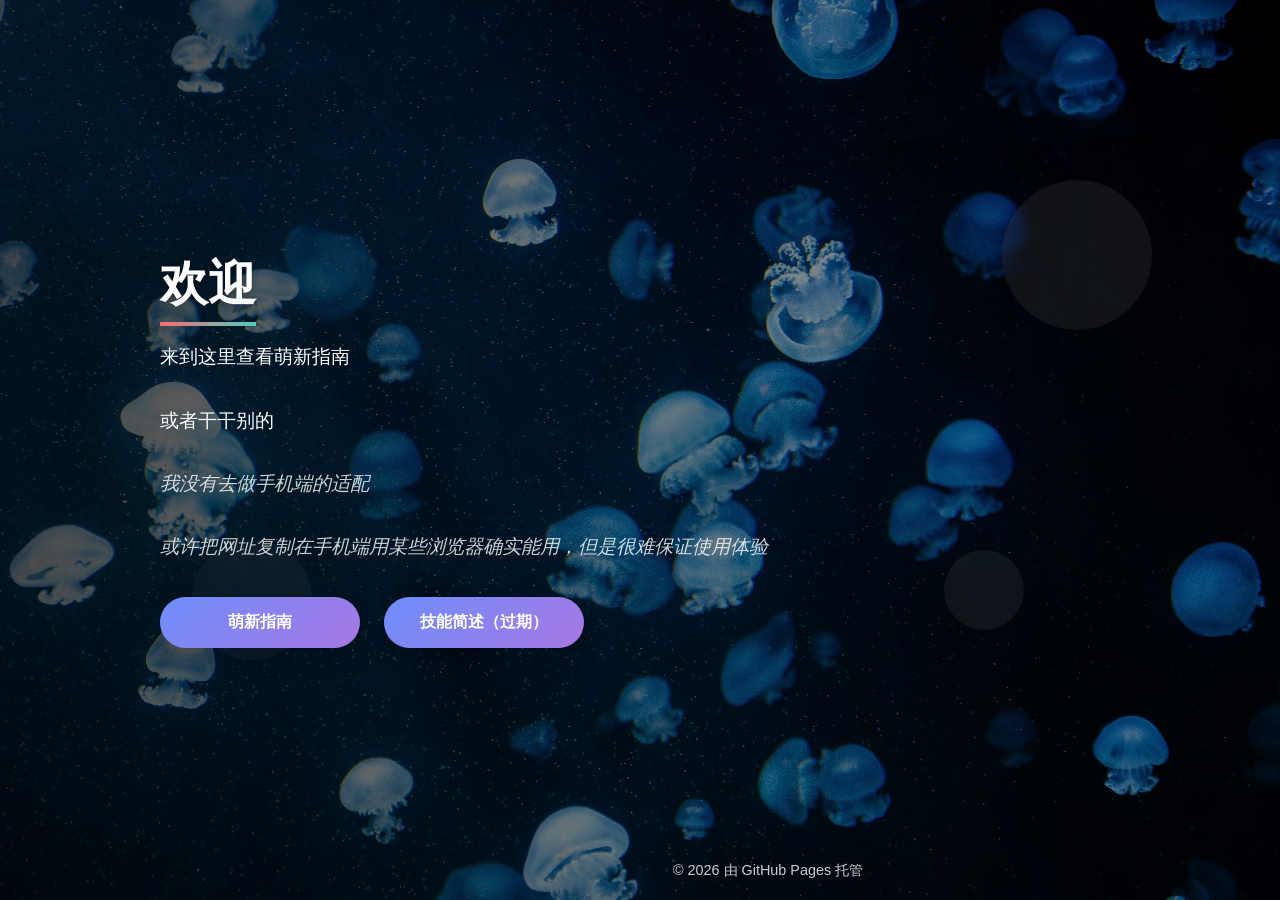
==== index.html @ 1fe3677c "迁移更新" ====
<!DOCTYPE html>
<html lang="zh-CN">
<head>
    <meta charset="UTF-8">
    <meta name="viewport" content="width=device-width, initial-scale=1.0">
    <title>sl指南主界面</title>
    <style>
        /* 基础重置与全屏背景设置 */
        * {
            margin: 0;
            padding: 0;
            box-sizing: border-box;
            font-family: 'Segoe UI', 'PingFang SC', 'Microsoft YaHei', sans-serif;
        }
        
        body {
            height: 100vh;
            display: flex;
            flex-direction: column;
            justify-content: center;
            align-items: flex-start; /* 改为左对齐 */
            background: url('photo/index-jellyfish.webp') center/cover no-repeat;
            color: white;
            text-align: left; /* 文字左对齐 */
            position: relative;
            padding: 0 10%;
            overflow-x: hidden;
        }

        /* 半透明渐变遮罩增强可读性 */
        body::after {
            content: '';
            position: absolute;
            top: 0;
            left: 0;
            width: 100%;
            height: 100%;
            background: linear-gradient(90deg, rgba(0,0,0,0.7) 0%, rgba(0,0,0,0.3) 100%);
            z-index: -1;
        }

        /* 主内容容器 */
        .container {
            max-width: 800px;
            padding: 2rem;
            animation: slideIn 1s cubic-bezier(0.22, 1, 0.36, 1) forwards;
            opacity: 0;
            transform: translateX(-50px);
        }

        h1 {
            font-size: 3rem;
            margin-bottom: 1.5rem;
            text-shadow: 0 4px 8px rgba(0,0,0,0.3);
            position: relative;
            display: inline-block;
        }

        h1::after {
            content: '';
            position: absolute;
            bottom: -10px;
            left: 0;
            width: 100%;
            height: 4px;
            background: linear-gradient(90deg, #ff6b6b, #4ecdc4);
            transform-origin: left;
            animation: underlineGrow 1.2s 0.5s cubic-bezier(0.19, 1, 0.22, 1) forwards;
            transform: scaleX(0);
        }

        p {
            font-size: 1.2rem;
            margin-bottom: 1.8rem;
            line-height: 1.8;
            opacity: 0;
            animation: fadeInUp 0.8s 0.3s forwards;
        }

        p:nth-child(2) { animation-delay: 0.4s; }
        p:nth-child(3) { animation-delay: 0.5s; }
        p:nth-child(4) { animation-delay: 0.6s; }
        p:nth-child(5) { animation-delay: 0.7s; }

        /* 按钮容器 */
        .buttons {
            display: flex;
            gap: 1.5rem;
            flex-wrap: wrap;
            justify-content: flex-start; /* 按钮左对齐 */
            margin-top: 2rem;
        }

        /* 按钮样式 */
        .btn {
            display: inline-block;
            padding: 15px 35px;
            background: linear-gradient(135deg, #6e8efb, #a777e3);
            color: white;
            text-decoration: none;
            border: none;
            border-radius: 50px;
            font-weight: bold;
            transition: all 0.4s cubic-bezier(0.175, 0.885, 0.32, 1.275);
            cursor: pointer;
            min-width: 200px;
            text-align: center;
            box-shadow: 0 8px 20px rgba(0,0,0,0.2);
            position: relative;
            overflow: hidden;
            opacity: 0;
            animation: fadeInUp 0.8s 0.8s forwards;
        }

        .btn::before {
            content: '';
            position: absolute;
            top: 0;
            left: -100%;
            width: 100%;
            height: 100%;
            background: linear-gradient(90deg, transparent, rgba(255,255,255,0.2), transparent);
            transition: 0.6s;
        }

        .btn:hover {
            transform: translateY(-5px);
            box-shadow: 0 12px 25px rgba(0,0,0,0.3);
        }

        .btn:hover::before {
            left: 100%;
        }

        /* 页脚样式 */
        footer {
            position: absolute;
            bottom: 20px;
            font-size: 0.9rem;
            opacity: 0.8;
            width: 100%;
            text-align: center;
            animation: fadeIn 1s 1.2s forwards;
            opacity: 0;
        }

        /* 动画效果 */
        @keyframes slideIn {
            to {
                opacity: 1;
                transform: translateX(0);
            }
        }

        @keyframes fadeInUp {
            from {
                opacity: 0;
                transform: translateY(20px);
            }
            to {
                opacity: 1;
                transform: translateY(0);
            }
        }

        @keyframes underlineGrow {
            to {
                transform: scaleX(1);
            }
        }

        @keyframes fadeIn {
            to {
                opacity: 0.8;
            }
        }

        /* 浮动装饰元素 */
        .floating-element {
            position: absolute;
            border-radius: 50%;
            background: rgba(255,255,255,0.1);
            backdrop-filter: blur(5px);
            animation: float 6s ease-in-out infinite;
            z-index: -1;
        }

        .floating-element:nth-child(1) {
            width: 150px;
            height: 150px;
            top: 20%;
            right: 10%;
            animation-delay: 0s;
        }

        .floating-element:nth-child(2) {
            width: 80px;
            height: 80px;
            bottom: 30%;
            right: 20%;
            animation-delay: 1s;
        }

        .floating-element:nth-child(3) {
            width: 120px;
            height: 120px;
            top: 60%;
            left: 15%;
            animation-delay: 2s;
        }

        @keyframes float {
            0%, 100% {
                transform: translateY(0) rotate(0deg);
            }
            50% {
                transform: translateY(-20px) rotate(5deg);
            }
        }

        /* 移动端适配 */
        @media (max-width: 768px) {
            body {
                padding: 0 5%;
                align-items: center;
                text-align: center;
            }
            
            h1 {
                font-size: 2.2rem;
            }
            
            .container {
                padding: 1.5rem;
            }
            
            .buttons {
                justify-content: center;
            }
            
            .btn {
                min-width: 160px;
                padding: 12px 25px;
            }
            
            h1::after {
                left: 50%;
                transform: translateX(-50%) scaleX(0);
                animation-name: underlineGrowCenter;
            }
            
            @keyframes underlineGrowCenter {
                to {
                    transform: translateX(-50%) scaleX(1);
                }
            }
        }
    </style>
</head>
<body>
    <!-- 浮动装饰元素 -->
    <div class="floating-element"></div>
    <div class="floating-element"></div>
    <div class="floating-element"></div>
    
    <div class="container">
        <h1>欢迎</h1>
        <p>来到这里查看萌新指南</p>
        <p>或者干干别的</p>
        
        <p style="color: rgba(255, 255, 255, 0.8); font-style: italic;">我没有去做手机端的适配</p>
        <p style="color: rgba(255, 255, 255, 0.8); font-style: italic;">或许把网址复制在手机端用某些浏览器确实能用，但是很难保证使用体验</p>

        <div class="buttons">
            <a href="guide.html" class="btn">萌新指南</a>
            <a href="skills.html" class="btn">技能简述（过期）</a>
        </div>
    </div>

    <footer>
        © <span id="year"></span> 由 GitHub Pages 托管
    </footer>

    <script>
        // 自动更新年份
        document.getElementById('year').textContent = new Date().getFullYear();
    </script>
</body>
</html>
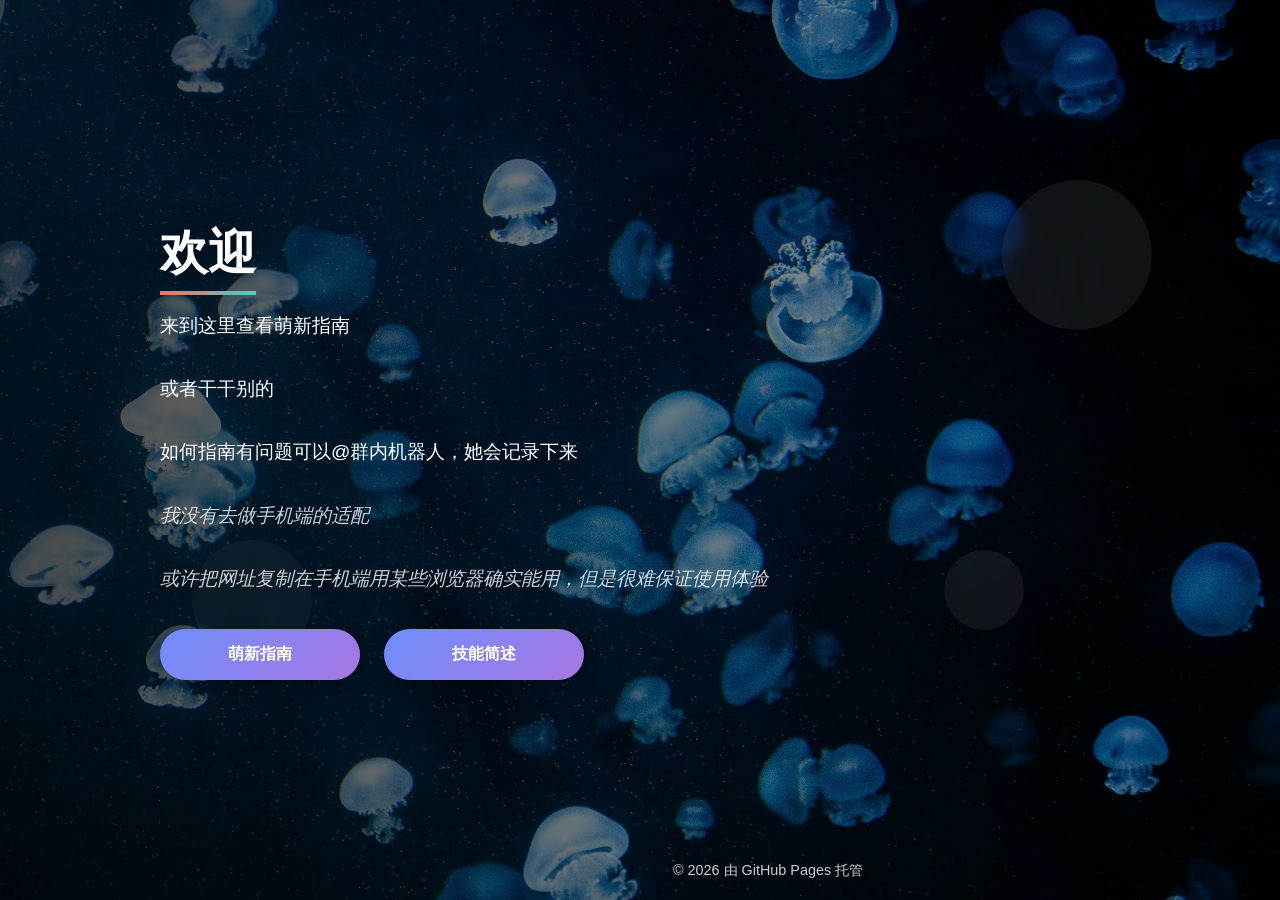
==== commit 96103d30: "Initial commit: Guide site for Cloudflare Pages" ====
--- a/index.html
+++ b/index.html
@@ -1,289 +1,290 @@
-<!DOCTYPE html>
-<html lang="zh-CN">
-<head>
-    <meta charset="UTF-8">
-    <meta name="viewport" content="width=device-width, initial-scale=1.0">
-    <title>sl指南主界面</title>
-    <style>
-        /* 基础重置与全屏背景设置 */
-        * {
-            margin: 0;
-            padding: 0;
-            box-sizing: border-box;
-            font-family: 'Segoe UI', 'PingFang SC', 'Microsoft YaHei', sans-serif;
-        }
-        
-        body {
-            height: 100vh;
-            display: flex;
-            flex-direction: column;
-            justify-content: center;
-            align-items: flex-start; /* 改为左对齐 */
+<!DOCTYPE html>
+<html lang="zh-CN">
+<head>
+    <meta charset="UTF-8">
+    <meta name="viewport" content="width=device-width, initial-scale=1.0">
+    <title>sl指南主界面</title>
+    <style>
+        /* 基础重置与全屏背景设置 */
+        * {
+            margin: 0;
+            padding: 0;
+            box-sizing: border-box;
+            font-family: 'Segoe UI', 'PingFang SC', 'Microsoft YaHei', sans-serif;
+        }
+        
+        body {
+            height: 100vh;
+            display: flex;
+            flex-direction: column;
+            justify-content: center;
+            align-items: flex-start; /* 改为左对齐 */
             background: url('photo/index-jellyfish.webp') center/cover no-repeat;
-            color: white;
-            text-align: left; /* 文字左对齐 */
-            position: relative;
-            padding: 0 10%;
-            overflow-x: hidden;
-        }
-
-        /* 半透明渐变遮罩增强可读性 */
-        body::after {
-            content: '';
-            position: absolute;
-            top: 0;
-            left: 0;
-            width: 100%;
-            height: 100%;
-            background: linear-gradient(90deg, rgba(0,0,0,0.7) 0%, rgba(0,0,0,0.3) 100%);
-            z-index: -1;
-        }
-
-        /* 主内容容器 */
-        .container {
-            max-width: 800px;
-            padding: 2rem;
-            animation: slideIn 1s cubic-bezier(0.22, 1, 0.36, 1) forwards;
-            opacity: 0;
-            transform: translateX(-50px);
-        }
-
-        h1 {
-            font-size: 3rem;
-            margin-bottom: 1.5rem;
-            text-shadow: 0 4px 8px rgba(0,0,0,0.3);
-            position: relative;
-            display: inline-block;
-        }
-
-        h1::after {
-            content: '';
-            position: absolute;
-            bottom: -10px;
-            left: 0;
-            width: 100%;
-            height: 4px;
-            background: linear-gradient(90deg, #ff6b6b, #4ecdc4);
-            transform-origin: left;
-            animation: underlineGrow 1.2s 0.5s cubic-bezier(0.19, 1, 0.22, 1) forwards;
-            transform: scaleX(0);
-        }
-
-        p {
-            font-size: 1.2rem;
-            margin-bottom: 1.8rem;
-            line-height: 1.8;
-            opacity: 0;
-            animation: fadeInUp 0.8s 0.3s forwards;
-        }
-
-        p:nth-child(2) { animation-delay: 0.4s; }
-        p:nth-child(3) { animation-delay: 0.5s; }
-        p:nth-child(4) { animation-delay: 0.6s; }
-        p:nth-child(5) { animation-delay: 0.7s; }
-
-        /* 按钮容器 */
-        .buttons {
-            display: flex;
-            gap: 1.5rem;
-            flex-wrap: wrap;
-            justify-content: flex-start; /* 按钮左对齐 */
-            margin-top: 2rem;
-        }
-
-        /* 按钮样式 */
-        .btn {
-            display: inline-block;
-            padding: 15px 35px;
-            background: linear-gradient(135deg, #6e8efb, #a777e3);
-            color: white;
-            text-decoration: none;
-            border: none;
-            border-radius: 50px;
-            font-weight: bold;
-            transition: all 0.4s cubic-bezier(0.175, 0.885, 0.32, 1.275);
-            cursor: pointer;
-            min-width: 200px;
-            text-align: center;
-            box-shadow: 0 8px 20px rgba(0,0,0,0.2);
-            position: relative;
-            overflow: hidden;
-            opacity: 0;
-            animation: fadeInUp 0.8s 0.8s forwards;
-        }
-
-        .btn::before {
-            content: '';
-            position: absolute;
-            top: 0;
-            left: -100%;
-            width: 100%;
-            height: 100%;
-            background: linear-gradient(90deg, transparent, rgba(255,255,255,0.2), transparent);
-            transition: 0.6s;
-        }
-
-        .btn:hover {
-            transform: translateY(-5px);
-            box-shadow: 0 12px 25px rgba(0,0,0,0.3);
-        }
-
-        .btn:hover::before {
-            left: 100%;
-        }
-
-        /* 页脚样式 */
-        footer {
-            position: absolute;
-            bottom: 20px;
-            font-size: 0.9rem;
-            opacity: 0.8;
-            width: 100%;
-            text-align: center;
-            animation: fadeIn 1s 1.2s forwards;
-            opacity: 0;
-        }
-
-        /* 动画效果 */
-        @keyframes slideIn {
-            to {
-                opacity: 1;
-                transform: translateX(0);
-            }
-        }
-
-        @keyframes fadeInUp {
-            from {
-                opacity: 0;
-                transform: translateY(20px);
-            }
-            to {
-                opacity: 1;
-                transform: translateY(0);
-            }
-        }
-
-        @keyframes underlineGrow {
-            to {
-                transform: scaleX(1);
-            }
-        }
-
-        @keyframes fadeIn {
-            to {
-                opacity: 0.8;
-            }
-        }
-
-        /* 浮动装饰元素 */
-        .floating-element {
-            position: absolute;
-            border-radius: 50%;
-            background: rgba(255,255,255,0.1);
-            backdrop-filter: blur(5px);
-            animation: float 6s ease-in-out infinite;
-            z-index: -1;
-        }
-
-        .floating-element:nth-child(1) {
-            width: 150px;
-            height: 150px;
-            top: 20%;
-            right: 10%;
-            animation-delay: 0s;
-        }
-
-        .floating-element:nth-child(2) {
-            width: 80px;
-            height: 80px;
-            bottom: 30%;
-            right: 20%;
-            animation-delay: 1s;
-        }
-
-        .floating-element:nth-child(3) {
-            width: 120px;
-            height: 120px;
-            top: 60%;
-            left: 15%;
-            animation-delay: 2s;
-        }
-
-        @keyframes float {
-            0%, 100% {
-                transform: translateY(0) rotate(0deg);
-            }
-            50% {
-                transform: translateY(-20px) rotate(5deg);
-            }
-        }
-
-        /* 移动端适配 */
-        @media (max-width: 768px) {
-            body {
-                padding: 0 5%;
-                align-items: center;
-                text-align: center;
-            }
-            
-            h1 {
-                font-size: 2.2rem;
-            }
-            
-            .container {
-                padding: 1.5rem;
-            }
-            
-            .buttons {
-                justify-content: center;
-            }
-            
-            .btn {
-                min-width: 160px;
-                padding: 12px 25px;
-            }
-            
-            h1::after {
-                left: 50%;
-                transform: translateX(-50%) scaleX(0);
-                animation-name: underlineGrowCenter;
-            }
-            
-            @keyframes underlineGrowCenter {
-                to {
-                    transform: translateX(-50%) scaleX(1);
-                }
-            }
-        }
-    </style>
-</head>
-<body>
-    <!-- 浮动装饰元素 -->
-    <div class="floating-element"></div>
-    <div class="floating-element"></div>
-    <div class="floating-element"></div>
-    
-    <div class="container">
-        <h1>欢迎</h1>
-        <p>来到这里查看萌新指南</p>
-        <p>或者干干别的</p>
-        
-        <p style="color: rgba(255, 255, 255, 0.8); font-style: italic;">我没有去做手机端的适配</p>
-        <p style="color: rgba(255, 255, 255, 0.8); font-style: italic;">或许把网址复制在手机端用某些浏览器确实能用，但是很难保证使用体验</p>
-
-        <div class="buttons">
+            color: white;
+            text-align: left; /* 文字左对齐 */
+            position: relative;
+            padding: 0 10%;
+            overflow-x: hidden;
+        }
+
+        /* 半透明渐变遮罩增强可读性 */
+        body::after {
+            content: '';
+            position: absolute;
+            top: 0;
+            left: 0;
+            width: 100%;
+            height: 100%;
+            background: linear-gradient(90deg, rgba(0,0,0,0.7) 0%, rgba(0,0,0,0.3) 100%);
+            z-index: -1;
+        }
+
+        /* 主内容容器 */
+        .container {
+            max-width: 800px;
+            padding: 2rem;
+            animation: slideIn 1s cubic-bezier(0.22, 1, 0.36, 1) forwards;
+            opacity: 0;
+            transform: translateX(-50px);
+        }
+
+        h1 {
+            font-size: 3rem;
+            margin-bottom: 1.5rem;
+            text-shadow: 0 4px 8px rgba(0,0,0,0.3);
+            position: relative;
+            display: inline-block;
+        }
+
+        h1::after {
+            content: '';
+            position: absolute;
+            bottom: -10px;
+            left: 0;
+            width: 100%;
+            height: 4px;
+            background: linear-gradient(90deg, #ff6b6b, #4ecdc4);
+            transform-origin: left;
+            animation: underlineGrow 1.2s 0.5s cubic-bezier(0.19, 1, 0.22, 1) forwards;
+            transform: scaleX(0);
+        }
+
+        p {
+            font-size: 1.2rem;
+            margin-bottom: 1.8rem;
+            line-height: 1.8;
+            opacity: 0;
+            animation: fadeInUp 0.8s 0.3s forwards;
+        }
+
+        p:nth-child(2) { animation-delay: 0.4s; }
+        p:nth-child(3) { animation-delay: 0.5s; }
+        p:nth-child(4) { animation-delay: 0.6s; }
+        p:nth-child(5) { animation-delay: 0.7s; }
+
+        /* 按钮容器 */
+        .buttons {
+            display: flex;
+            gap: 1.5rem;
+            flex-wrap: wrap;
+            justify-content: flex-start; /* 按钮左对齐 */
+            margin-top: 2rem;
+        }
+
+        /* 按钮样式 */
+        .btn {
+            display: inline-block;
+            padding: 15px 35px;
+            background: linear-gradient(135deg, #6e8efb, #a777e3);
+            color: white;
+            text-decoration: none;
+            border: none;
+            border-radius: 50px;
+            font-weight: bold;
+            transition: all 0.4s cubic-bezier(0.175, 0.885, 0.32, 1.275);
+            cursor: pointer;
+            min-width: 200px;
+            text-align: center;
+            box-shadow: 0 8px 20px rgba(0,0,0,0.2);
+            position: relative;
+            overflow: hidden;
+            opacity: 0;
+            animation: fadeInUp 0.8s 0.8s forwards;
+        }
+
+        .btn::before {
+            content: '';
+            position: absolute;
+            top: 0;
+            left: -100%;
+            width: 100%;
+            height: 100%;
+            background: linear-gradient(90deg, transparent, rgba(255,255,255,0.2), transparent);
+            transition: 0.6s;
+        }
+
+        .btn:hover {
+            transform: translateY(-5px);
+            box-shadow: 0 12px 25px rgba(0,0,0,0.3);
+        }
+
+        .btn:hover::before {
+            left: 100%;
+        }
+
+        /* 页脚样式 */
+        footer {
+            position: absolute;
+            bottom: 20px;
+            font-size: 0.9rem;
+            opacity: 0.8;
+            width: 100%;
+            text-align: center;
+            animation: fadeIn 1s 1.2s forwards;
+            opacity: 0;
+        }
+
+        /* 动画效果 */
+        @keyframes slideIn {
+            to {
+                opacity: 1;
+                transform: translateX(0);
+            }
+        }
+
+        @keyframes fadeInUp {
+            from {
+                opacity: 0;
+                transform: translateY(20px);
+            }
+            to {
+                opacity: 1;
+                transform: translateY(0);
+            }
+        }
+
+        @keyframes underlineGrow {
+            to {
+                transform: scaleX(1);
+            }
+        }
+
+        @keyframes fadeIn {
+            to {
+                opacity: 0.8;
+            }
+        }
+
+        /* 浮动装饰元素 */
+        .floating-element {
+            position: absolute;
+            border-radius: 50%;
+            background: rgba(255,255,255,0.1);
+            backdrop-filter: blur(5px);
+            animation: float 6s ease-in-out infinite;
+            z-index: -1;
+        }
+
+        .floating-element:nth-child(1) {
+            width: 150px;
+            height: 150px;
+            top: 20%;
+            right: 10%;
+            animation-delay: 0s;
+        }
+
+        .floating-element:nth-child(2) {
+            width: 80px;
+            height: 80px;
+            bottom: 30%;
+            right: 20%;
+            animation-delay: 1s;
+        }
+
+        .floating-element:nth-child(3) {
+            width: 120px;
+            height: 120px;
+            top: 60%;
+            left: 15%;
+            animation-delay: 2s;
+        }
+
+        @keyframes float {
+            0%, 100% {
+                transform: translateY(0) rotate(0deg);
+            }
+            50% {
+                transform: translateY(-20px) rotate(5deg);
+            }
+        }
+
+        /* 移动端适配 */
+        @media (max-width: 768px) {
+            body {
+                padding: 0 5%;
+                align-items: center;
+                text-align: center;
+            }
+            
+            h1 {
+                font-size: 2.2rem;
+            }
+            
+            .container {
+                padding: 1.5rem;
+            }
+            
+            .buttons {
+                justify-content: center;
+            }
+            
+            .btn {
+                min-width: 160px;
+                padding: 12px 25px;
+            }
+            
+            h1::after {
+                left: 50%;
+                transform: translateX(-50%) scaleX(0);
+                animation-name: underlineGrowCenter;
+            }
+            
+            @keyframes underlineGrowCenter {
+                to {
+                    transform: translateX(-50%) scaleX(1);
+                }
+            }
+        }
+    </style>
+</head>
+<body>
+    <!-- 浮动装饰元素 -->
+    <div class="floating-element"></div>
+    <div class="floating-element"></div>
+    <div class="floating-element"></div>
+    
+    <div class="container">
+        <h1>欢迎</h1>
+        <p>来到这里查看萌新指南</p>
+        <p>或者干干别的</p>
+        <p>如何指南有问题可以@群内机器人，她会记录下来</p>
+        
+        <p style="color: rgba(255, 255, 255, 0.8); font-style: italic;">我没有去做手机端的适配</p>
+        <p style="color: rgba(255, 255, 255, 0.8); font-style: italic;">或许把网址复制在手机端用某些浏览器确实能用，但是很难保证使用体验</p>
+
+        <div class="buttons">
             <a href="guide.html" class="btn">萌新指南</a>
-            <a href="skills.html" class="btn">技能简述（过期）</a>
-        </div>
-    </div>
-
-    <footer>
-        © <span id="year"></span> 由 GitHub Pages 托管
-    </footer>
-
-    <script>
-        // 自动更新年份
-        document.getElementById('year').textContent = new Date().getFullYear();
-    </script>
-</body>
+            <a href="skills.html" class="btn">技能简述</a>
+        </div>
+    </div>
+
+    <footer>
+        © <span id="year"></span> 由 GitHub Pages 托管
+    </footer>
+
+    <script>
+        // 自动更新年份
+        document.getElementById('year').textContent = new Date().getFullYear();
+    </script>
+</body>
 </html>
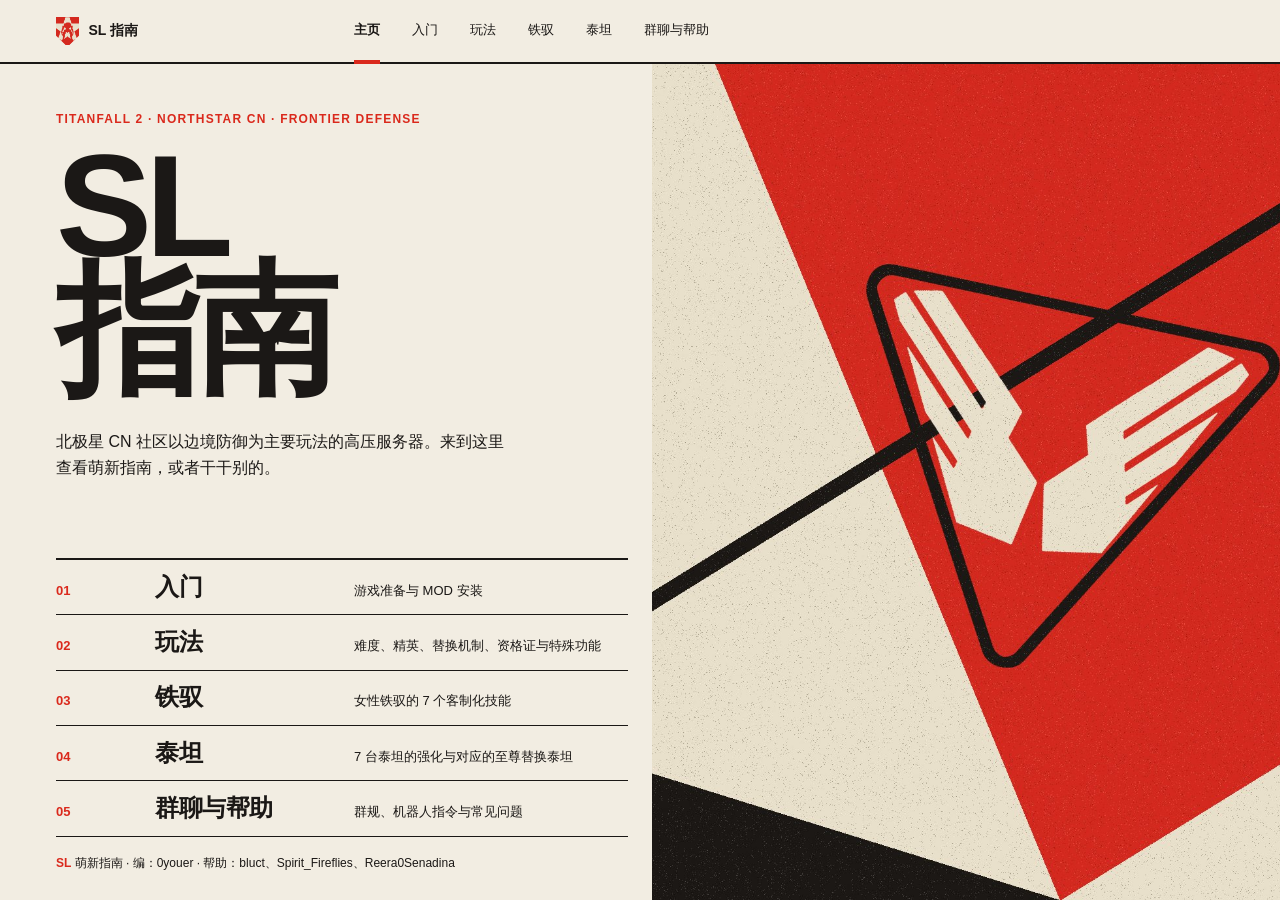
==== commit f6822d13: "更新了网页风格" ====
--- a/index.html
+++ b/index.html
@@ -1,290 +1,34 @@
-<!DOCTYPE html>
-<html lang="zh-CN">
-<head>
-    <meta charset="UTF-8">
-    <meta name="viewport" content="width=device-width, initial-scale=1.0">
-    <title>sl指南主界面</title>
-    <style>
-        /* 基础重置与全屏背景设置 */
-        * {
-            margin: 0;
-            padding: 0;
-            box-sizing: border-box;
-            font-family: 'Segoe UI', 'PingFang SC', 'Microsoft YaHei', sans-serif;
-        }
-        
-        body {
-            height: 100vh;
-            display: flex;
-            flex-direction: column;
-            justify-content: center;
-            align-items: flex-start; /* 改为左对齐 */
-            background: url('photo/index-jellyfish.webp') center/cover no-repeat;
-            color: white;
-            text-align: left; /* 文字左对齐 */
-            position: relative;
-            padding: 0 10%;
-            overflow-x: hidden;
-        }
-
-        /* 半透明渐变遮罩增强可读性 */
-        body::after {
-            content: '';
-            position: absolute;
-            top: 0;
-            left: 0;
-            width: 100%;
-            height: 100%;
-            background: linear-gradient(90deg, rgba(0,0,0,0.7) 0%, rgba(0,0,0,0.3) 100%);
-            z-index: -1;
-        }
-
-        /* 主内容容器 */
-        .container {
-            max-width: 800px;
-            padding: 2rem;
-            animation: slideIn 1s cubic-bezier(0.22, 1, 0.36, 1) forwards;
-            opacity: 0;
-            transform: translateX(-50px);
-        }
-
-        h1 {
-            font-size: 3rem;
-            margin-bottom: 1.5rem;
-            text-shadow: 0 4px 8px rgba(0,0,0,0.3);
-            position: relative;
-            display: inline-block;
-        }
-
-        h1::after {
-            content: '';
-            position: absolute;
-            bottom: -10px;
-            left: 0;
-            width: 100%;
-            height: 4px;
-            background: linear-gradient(90deg, #ff6b6b, #4ecdc4);
-            transform-origin: left;
-            animation: underlineGrow 1.2s 0.5s cubic-bezier(0.19, 1, 0.22, 1) forwards;
-            transform: scaleX(0);
-        }
-
-        p {
-            font-size: 1.2rem;
-            margin-bottom: 1.8rem;
-            line-height: 1.8;
-            opacity: 0;
-            animation: fadeInUp 0.8s 0.3s forwards;
-        }
-
-        p:nth-child(2) { animation-delay: 0.4s; }
-        p:nth-child(3) { animation-delay: 0.5s; }
-        p:nth-child(4) { animation-delay: 0.6s; }
-        p:nth-child(5) { animation-delay: 0.7s; }
-
-        /* 按钮容器 */
-        .buttons {
-            display: flex;
-            gap: 1.5rem;
-            flex-wrap: wrap;
-            justify-content: flex-start; /* 按钮左对齐 */
-            margin-top: 2rem;
-        }
-
-        /* 按钮样式 */
-        .btn {
-            display: inline-block;
-            padding: 15px 35px;
-            background: linear-gradient(135deg, #6e8efb, #a777e3);
-            color: white;
-            text-decoration: none;
-            border: none;
-            border-radius: 50px;
-            font-weight: bold;
-            transition: all 0.4s cubic-bezier(0.175, 0.885, 0.32, 1.275);
-            cursor: pointer;
-            min-width: 200px;
-            text-align: center;
-            box-shadow: 0 8px 20px rgba(0,0,0,0.2);
-            position: relative;
-            overflow: hidden;
-            opacity: 0;
-            animation: fadeInUp 0.8s 0.8s forwards;
-        }
-
-        .btn::before {
-            content: '';
-            position: absolute;
-            top: 0;
-            left: -100%;
-            width: 100%;
-            height: 100%;
-            background: linear-gradient(90deg, transparent, rgba(255,255,255,0.2), transparent);
-            transition: 0.6s;
-        }
-
-        .btn:hover {
-            transform: translateY(-5px);
-            box-shadow: 0 12px 25px rgba(0,0,0,0.3);
-        }
-
-        .btn:hover::before {
-            left: 100%;
-        }
-
-        /* 页脚样式 */
-        footer {
-            position: absolute;
-            bottom: 20px;
-            font-size: 0.9rem;
-            opacity: 0.8;
-            width: 100%;
-            text-align: center;
-            animation: fadeIn 1s 1.2s forwards;
-            opacity: 0;
-        }
-
-        /* 动画效果 */
-        @keyframes slideIn {
-            to {
-                opacity: 1;
-                transform: translateX(0);
-            }
-        }
-
-        @keyframes fadeInUp {
-            from {
-                opacity: 0;
-                transform: translateY(20px);
-            }
-            to {
-                opacity: 1;
-                transform: translateY(0);
-            }
-        }
-
-        @keyframes underlineGrow {
-            to {
-                transform: scaleX(1);
-            }
-        }
-
-        @keyframes fadeIn {
-            to {
-                opacity: 0.8;
-            }
-        }
-
-        /* 浮动装饰元素 */
-        .floating-element {
-            position: absolute;
-            border-radius: 50%;
-            background: rgba(255,255,255,0.1);
-            backdrop-filter: blur(5px);
-            animation: float 6s ease-in-out infinite;
-            z-index: -1;
-        }
-
-        .floating-element:nth-child(1) {
-            width: 150px;
-            height: 150px;
-            top: 20%;
-            right: 10%;
-            animation-delay: 0s;
-        }
-
-        .floating-element:nth-child(2) {
-            width: 80px;
-            height: 80px;
-            bottom: 30%;
-            right: 20%;
-            animation-delay: 1s;
-        }
-
-        .floating-element:nth-child(3) {
-            width: 120px;
-            height: 120px;
-            top: 60%;
-            left: 15%;
-            animation-delay: 2s;
-        }
-
-        @keyframes float {
-            0%, 100% {
-                transform: translateY(0) rotate(0deg);
-            }
-            50% {
-                transform: translateY(-20px) rotate(5deg);
-            }
-        }
-
-        /* 移动端适配 */
-        @media (max-width: 768px) {
-            body {
-                padding: 0 5%;
-                align-items: center;
-                text-align: center;
-            }
-            
-            h1 {
-                font-size: 2.2rem;
-            }
-            
-            .container {
-                padding: 1.5rem;
-            }
-            
-            .buttons {
-                justify-content: center;
-            }
-            
-            .btn {
-                min-width: 160px;
-                padding: 12px 25px;
-            }
-            
-            h1::after {
-                left: 50%;
-                transform: translateX(-50%) scaleX(0);
-                animation-name: underlineGrowCenter;
-            }
-            
-            @keyframes underlineGrowCenter {
-                to {
-                    transform: translateX(-50%) scaleX(1);
-                }
-            }
-        }
-    </style>
-</head>
-<body>
-    <!-- 浮动装饰元素 -->
-    <div class="floating-element"></div>
-    <div class="floating-element"></div>
-    <div class="floating-element"></div>
-    
-    <div class="container">
-        <h1>欢迎</h1>
-        <p>来到这里查看萌新指南</p>
-        <p>或者干干别的</p>
-        <p>如何指南有问题可以@群内机器人，她会记录下来</p>
-        
-        <p style="color: rgba(255, 255, 255, 0.8); font-style: italic;">我没有去做手机端的适配</p>
-        <p style="color: rgba(255, 255, 255, 0.8); font-style: italic;">或许把网址复制在手机端用某些浏览器确实能用，但是很难保证使用体验</p>
-
-        <div class="buttons">
-            <a href="guide.html" class="btn">萌新指南</a>
-            <a href="skills.html" class="btn">技能简述</a>
-        </div>
-    </div>
-
-    <footer>
-        © <span id="year"></span> 由 GitHub Pages 托管
-    </footer>
-
-    <script>
-        // 自动更新年份
-        document.getElementById('year').textContent = new Date().getFullYear();
-    </script>
-</body>
-</html>
+<!DOCTYPE html>
+<html lang="zh-CN">
+<head>
+<meta charset="utf-8">
+<meta name="viewport" content="width=device-width, initial-scale=1">
+<title>SL 指南</title>
+<link rel="stylesheet" href="assets/site.css">
+<script>document.documentElement.classList.add("js")</script>
+</head>
+<body class="home-page" id="top">
+<header class="top">
+  <div class="grid">
+    <a class="brand" href="index.html"><img src="assets/img/elite.png" alt=""><span>SL 指南</span></a>
+    <ul class="nav"><li><a href="index.html" aria-current="page">主页</a></li><li><a href="guide.html">入门</a></li><li><a href="play.html">玩法</a></li><li><a href="pilots.html">铁驭</a></li><li><a href="titans.html">泰坦</a></li><li><a href="help.html">群聊与帮助</a></li></ul>
+  </div>
+</header>
+<main class="home">
+  <div class="text">
+    <div>
+      <p class="kicker">TITANFALL 2 · NORTHSTAR CN · FRONTIER DEFENSE</p>
+      <h1 class="display">SL<br>指南</h1>
+      <div class="lede">
+        <p>北极星 CN 社区以边境防御为主要玩法的高压服务器。来到这里查看萌新指南，或者干干别的。</p>
+      </div>
+    </div>
+    <nav class="portals" aria-label="快速入口"><a class="portal" href="guide.html"><span class="n">01</span><span class="t">入门</span><span class="s">游戏准备与 MOD 安装</span></a><a class="portal" href="play.html"><span class="n">02</span><span class="t">玩法</span><span class="s">难度、精英、替换机制、资格证与特殊功能</span></a><a class="portal" href="pilots.html"><span class="n">03</span><span class="t">铁驭</span><span class="s">女性铁驭的 7 个客制化技能</span></a><a class="portal" href="titans.html"><span class="n">04</span><span class="t">泰坦</span><span class="s">7 台泰坦的强化与对应的至尊替换泰坦</span></a><a class="portal" href="help.html"><span class="n">05</span><span class="t">群聊与帮助</span><span class="s">群规、机器人指令与常见问题</span></a></nav>
+    <p class="credit"><b>SL</b> 萌新指南 · 编：0youer · 帮助：bluct、Spirit_Fireflies、Reera0Senadina</p>
+  </div>
+  <div class="art" role="img" aria-label="构成主义海报"></div>
+</main>
+
+<script src="assets/site.js"></script>
+</body>
+</html>
--- a/assets/site.css
+++ b/assets/site.css
@@ -0,0 +1,326 @@
+/* SL 指南 · 瑞士国际主义风格
+   12 栏网格：所有块的左右边缘都落在栏线上。
+   常用位置：侧栏 1–2，正文 4–10，辅助 11–12；铁驭页无侧栏，技能条占 1–12。
+   只用常规 / 粗体两种字重；黑 · 米白 · 红三色平涂。 */
+
+:root {
+  --black: #1b1816;
+  --paper: #f2ede2;
+  --red: #da291c;
+  --gap: 24px;
+  --margin: 56px;
+  --top: 64px;
+  --font: "Inter", "Neue Haas Grotesk Text", "Helvetica Neue", Helvetica, Arial,
+    "PingFang SC", "Microsoft YaHei", "Noto Sans SC", sans-serif;
+}
+
+* { box-sizing: border-box; margin: 0; padding: 0; }
+
+html { scroll-behavior: smooth; scroll-padding-top: calc(var(--top) + 24px); }
+
+body {
+  background: var(--paper);
+  color: var(--black);
+  font: 400 14px/1.7 var(--font);
+  text-align: left;
+  -webkit-font-smoothing: antialiased;
+}
+
+a { color: inherit; }
+img { display: block; max-width: 100%; }
+b, strong, h1, h2, h3 { font-weight: 700; }
+ul, ol { list-style: none; }
+
+a:focus-visible { outline: 3px solid var(--red); outline-offset: 2px; }
+
+/* ---------- 网格 ---------- */
+
+.grid {
+  display: grid;
+  grid-template-columns: repeat(12, minmax(0, 1fr));
+  column-gap: var(--gap);
+  padding: 0 var(--margin);
+  max-width: 1600px;
+  margin: 0 auto;
+}
+
+.side { grid-column: 1 / 3; }
+.main { grid-column: 4 / 11; }
+.wide { grid-column: 4 / 13; }
+.aside { grid-column: 11 / 13; }
+.full { grid-column: 1 / 13; }
+.half-l { grid-column: 1 / 7; }
+.half-r { grid-column: 7 / 13; }
+
+/* ---------- 顶栏 ---------- */
+
+.top {
+  position: sticky;
+  top: 0;
+  z-index: 20;
+  height: var(--top);
+  background: var(--paper);
+  border-bottom: 2px solid var(--black);
+}
+
+.top .grid { height: 100%; align-items: stretch; }
+
+.brand {
+  grid-column: 1 / 3;
+  display: flex;
+  align-items: center;
+  gap: 10px;
+  text-decoration: none;
+  font-weight: 700;
+}
+
+.brand img { height: 28px; width: auto; }
+
+.nav { grid-column: 4 / 13; display: flex; gap: 32px; }
+.nav li { display: flex; }
+.nav a { display: flex; align-items: center; text-decoration: none; font-size: 13px; border-bottom: 4px solid transparent; margin-bottom: -2px; }
+.nav a:hover { color: var(--red); }
+.nav a[aria-current="page"] { font-weight: 700; border-bottom-color: var(--red); }
+
+/* ---------- 版头 ---------- */
+
+.hero { padding: 120px 0 96px; border-bottom: 2px solid var(--black); }
+.hero .grid { row-gap: 48px; }
+
+.kicker { font-size: 12px; font-weight: 700; letter-spacing: 0.1em; color: var(--red); }
+
+.display {
+  font-size: clamp(88px, 13vw, 208px);
+  line-height: 0.86;
+  letter-spacing: -0.045em;
+  font-weight: 700;
+  margin-top: 24px;
+}
+
+.lede { font-size: 16px; line-height: 1.6; }
+.lede p + p { margin-top: 12px; }
+
+/* ---------- 章节 ---------- */
+
+.section { padding: 96px 0; border-top: 1px solid var(--black); }
+.section:first-child { border-top: 0; }
+
+.section .grid { padding: 0; row-gap: 32px; }
+
+.num { font-size: 13px; font-weight: 700; color: var(--red); }
+
+.section h2 { font-size: 48px; line-height: 1.05; letter-spacing: -0.025em; margin-top: 8px; }
+.section h3 { font-size: 13px; letter-spacing: 0.08em; margin: 48px 0 16px; }
+
+.q { font-size: 22px; line-height: 1.4; font-weight: 700; margin-bottom: 24px; }
+
+.body > p + p { margin-top: 12px; }
+.body ul:not(.steps) li { position: relative; padding-left: 20px; }
+.body ul:not(.steps) li::before { content: ""; position: absolute; left: 0; top: 0.75em; width: 8px; height: 2px; background: var(--red); }
+.body ul li + li { margin-top: 8px; }
+.body > * + ul, .body > * + table, .body > * + .steps { margin-top: 24px; }
+
+.note { border-left: 4px solid var(--red); padding: 2px 0 2px 16px; margin: 32px 0; }
+.note b { color: var(--red); margin-right: 8px; }
+
+.path { font-family: Consolas, Menlo, monospace; font-size: 13px; background: #e6dfcf; padding: 1px 6px; word-break: break-all; }
+
+.actions { display: flex; flex-wrap: wrap; gap: 8px; margin-top: 32px; }
+
+.btn { display: inline-block; text-decoration: none; font-weight: 700; background: var(--black); color: var(--paper); padding: 12px 20px; }
+.btn:hover, .btn:focus-visible { background: var(--red); }
+.btn.ghost { background: transparent; color: var(--black); box-shadow: inset 0 0 0 2px var(--black); }
+.btn.ghost:hover { background: var(--black); color: var(--paper); }
+
+.figure { margin-top: 24px; }
+.figure img { border: 1px solid var(--black); }
+.figure figcaption { font-size: 12px; margin-top: 8px; }
+
+/* ---------- 页内索引 ---------- */
+
+.index { position: sticky; top: calc(var(--top) + 96px); align-self: start; padding-top: 96px; font-size: 13px; }
+.index li { border-top: 1px solid var(--black); }
+.index li:last-child { border-bottom: 1px solid var(--black); }
+.index a { display: flex; gap: 12px; padding: 8px 0; text-decoration: none; }
+.index a span { color: var(--red); font-weight: 700; min-width: 1.6em; }
+.index a:hover, .index a.on { font-weight: 700; }
+.index a.on { color: var(--red); }
+
+/* ---------- 步骤 ---------- */
+
+.steps { counter-reset: s; }
+.steps li { counter-increment: s; display: grid; grid-template-columns: 56px 1fr; padding: 16px 0; border-top: 1px solid var(--black); }
+.steps li:last-child { border-bottom: 1px solid var(--black); }
+.steps li::before { content: counter(s, decimal-leading-zero); font-weight: 700; color: var(--red); }
+
+/* ---------- 表格 ---------- */
+
+table { border-collapse: collapse; width: 100%; }
+th, td { text-align: left; padding: 12px 16px 12px 0; border-top: 1px solid var(--black); vertical-align: top; }
+th { font-size: 12px; letter-spacing: 0.06em; border-top: 2px solid var(--black); }
+tr:last-child td { border-bottom: 1px solid var(--black); }
+td.r { color: var(--red); font-weight: 700; }
+
+/* ---------- 首页 ---------- */
+
+/* 首页固定一屏：顶栏 + 主体正好 100vh，不出现滚动；字号随视口高度收缩 */
+.home-page { height: 100vh; overflow: hidden; }
+.home { display: grid; grid-template-columns: repeat(12, minmax(0, 1fr)); column-gap: var(--gap); padding: 0 var(--margin); max-width: 1600px; margin: 0 auto; height: calc(100vh - var(--top)); }
+.home .text { grid-column: 1 / 7; display: flex; flex-direction: column; padding: clamp(24px, 5vh, 72px) 0 clamp(16px, 3vh, 32px); min-height: 0; }
+.home .display { font-size: clamp(72px, min(13vw, 16vh), 208px); margin-top: 16px; }
+.home .lede { margin: clamp(20px, 4vh, 40px) 0 24px; max-width: 28em; }
+.home .portals { margin-top: auto; padding-top: 0; }
+.home .art { grid-column: 7 / 13; margin-right: calc(-1 * var(--margin)); background: url("img/poster_home.jpg") center / cover; }
+.credit { font-size: 12px; margin-top: 16px; }
+.credit b { color: var(--red); }
+
+.portals { border-top: 2px solid var(--black); }
+.portal { display: grid; grid-template-columns: repeat(6, minmax(0, 1fr)); column-gap: var(--gap); align-items: baseline; padding: clamp(8px, 1.4vh, 14px) 0; border-bottom: 1px solid var(--black); text-decoration: none; }
+.portal .n { grid-column: 1 / 2; font-size: 13px; font-weight: 700; color: var(--red); }
+.portal .t { grid-column: 2 / 4; font-size: 24px; font-weight: 700; letter-spacing: -0.02em; line-height: 1.2; }
+.portal .s { grid-column: 4 / 7; font-size: 13px; }
+.portal:hover .t { color: var(--red); }
+
+/* ---------- 铁驭页 ---------- */
+
+/* 无侧栏：每条技能占满 12 栏，图 1–4、名称 5–7、说明 8–12 */
+.abilities { padding-top: 96px; padding-bottom: 96px; }
+.ability { grid-column: 1 / 13; display: grid; grid-template-columns: repeat(12, minmax(0, 1fr)); column-gap: var(--gap); padding: 32px 0; border-top: 1px solid var(--black); }
+.ability:last-of-type { border-bottom: 1px solid var(--black); }
+.ability img { grid-column: 1 / 5; width: 100%; }
+.ability .meta { grid-column: 5 / 8; }
+.ability .from { font-size: 12px; }
+.ability .to { font-size: 28px; font-weight: 700; letter-spacing: -0.02em; line-height: 1.15; margin-top: 4px; }
+.ability .desc { grid-column: 8 / 13; }
+.abilities-end { grid-column: 5 / 13; }
+
+/* ---------- 泰坦页 ---------- */
+
+.titans-page .top { position: relative; }
+/* 每台泰坦一屏吸附；吸附与锚点跳转都让出吸顶跳转栏的高度 */
+html:has(.titans-page) { scroll-snap-type: y mandatory; scroll-padding-top: var(--top); }
+.titans-page .hero { scroll-snap-align: start; }
+.titans-page .foot { scroll-snap-align: end; }
+
+.titan-bar {
+  position: sticky;
+  top: 0;
+  z-index: 30;
+  height: var(--top);
+  background: var(--black);
+  color: var(--paper);
+}
+
+.titan-bar .grid { height: 100%; align-items: stretch; }
+.titan-bar .label { grid-column: 1 / 3; display: flex; align-items: center; font-size: 12px; font-weight: 700; letter-spacing: 0.08em; }
+.titan-bar .label a { text-decoration: none; }
+.titan-bar .label a:hover { color: var(--red); }
+.titan-bar ol { grid-column: 3 / 13; display: grid; grid-template-columns: repeat(7, minmax(0, 1fr)); }
+.titan-bar .pair-li { display: flex; gap: 12px; }
+
+.titan-bar li a {
+  flex: none;
+  height: 100%;
+  display: flex;
+  align-items: center;
+  gap: 6px;
+  text-decoration: none;
+  font-size: 12px;
+  border-bottom: 4px solid transparent;
+  white-space: nowrap;
+}
+
+.titan-bar li a img { height: 28px; width: auto; flex: none; }
+.titan-bar li a span { display: none; }
+.titan-bar li a.on span { display: inline; }
+.titan-bar a.prime { color: var(--red); }
+.titan-bar li a:hover { color: var(--red); }
+.titan-bar li a.on { border-bottom-color: var(--red); font-weight: 700; }
+
+/* 整屏一张构图做背景，文字叠在 1–6 栏；构图主体都在画面右侧，靠右裁切保证不压字 */
+.titan {
+  position: relative;
+  height: calc(100vh - var(--top));
+  overflow: hidden;
+  scroll-snap-align: start;
+  scroll-snap-stop: always;
+  border-bottom: 2px solid var(--black);
+}
+
+.scene { position: absolute; inset: 0; z-index: 0; }
+.scene .layer { position: absolute; inset: 0; width: 100%; height: 100%; max-width: none; object-fit: cover; object-position: right center; }
+
+.titan .grid { position: relative; z-index: 1; height: 100%; }
+.titan .text { grid-column: 1 / 7; display: flex; flex-direction: column; padding: 56px 0 40px; min-height: 0; overflow: auto; }
+
+.titan .tag { font-size: 12px; font-weight: 700; letter-spacing: 0.08em; color: var(--red); }
+.titan .name { font-size: clamp(72px, min(8.5vw, 15vh), 144px); line-height: 0.86; letter-spacing: -0.045em; margin-top: 16px; }
+.titan .en { font-size: 14px; font-weight: 700; margin-top: 16px; }
+
+.titan .spec { margin-top: auto; padding-top: 40px; }
+.titan .spec li { display: grid; grid-template-columns: repeat(6, minmax(0, 1fr)); column-gap: var(--gap); padding: 9px 0; border-top: 1px solid currentColor; }
+.titan .spec li:last-child { border-bottom: 1px solid currentColor; }
+.titan .spec b { grid-column: 1 / 2; color: var(--red); }
+.titan .spec span { grid-column: 2 / 7; }
+.titan .spec.plain span { grid-column: 1 / 7; }
+
+.titan .pair { margin-top: 20px; font-size: 13px; font-weight: 700; }
+.titan .pair a { text-decoration: none; border-bottom: 2px solid var(--red); }
+
+.titan.prime { background: var(--black); color: var(--paper); }
+
+/* 入场：site.js 在进入视口时加 .in。只动 transform / opacity；
+   没有 JS（无 .js）或减少动态效果时，所有内容直接可见。 */
+@media (prefers-reduced-motion: no-preference) {
+  .js .titan .tag, .js .titan .name, .js .titan .en, .js .titan .spec li, .js .titan .pair,
+  .js .scene .block, .js .scene .figure {
+    opacity: 0;
+    transition: opacity 0.5s ease-out, transform 0.7s cubic-bezier(0.2, 0.7, 0.2, 1);
+  }
+  .js .titan .tag { transform: translateX(-24px); }
+  .js .titan .name { transform: translateY(32px); transition-delay: 0.08s; }
+  .js .titan .en { transition-delay: 0.2s; }
+  .js .titan .spec li { transform: translateY(12px); transition-delay: calc(0.28s + var(--i, 0) * 0.05s); }
+  .js .titan .pair { transition-delay: 0.6s; }
+  .js .scene .block { transform: translateX(12%); transition-duration: 0.4s, 0.8s; }
+  .js .scene .figure { transform: translateY(6%); transition-delay: 0.25s; transition-duration: 0.5s, 0.9s; }
+  .js .titan.in .tag, .js .titan.in .name, .js .titan.in .en, .js .titan.in .spec li, .js .titan.in .pair,
+  .js .titan.in .scene .block, .js .titan.in .scene .figure { opacity: 1; transform: none; }
+}
+
+/* ---------- 页脚 ---------- */
+
+.foot { background: var(--black); color: var(--paper); padding: 0 0 56px; font-size: 12px; }
+
+/* 底部翻页：上一页落在 1–6 栏，下一页落在 7–12 栏，与顶部导航顺序一致 */
+.pager { padding-top: 0; padding-bottom: 0; margin-bottom: 40px; }
+.pager a { display: flex; flex-direction: column; gap: 8px; padding: 32px 0; text-decoration: none; border-bottom: 1px solid #4a4440; }
+.pager .prev { grid-column: 1 / 7; }
+.pager .next { grid-column: 7 / 13; }
+.pager span { font-size: 12px; font-weight: 700; letter-spacing: 0.08em; color: var(--red); }
+.foot .pager b { font-size: 40px; line-height: 1; letter-spacing: -0.025em; color: var(--paper); }
+.foot .pager a:hover b, .foot .pager a:focus-visible b { color: var(--red); }
+.foot b { color: var(--red); }
+.foot .l { grid-column: 1 / 4; }
+.foot .r { grid-column: 4 / 11; }
+
+@media (max-width: 960px) {
+  :root { --margin: 20px; --gap: 16px; }
+  .side, .main, .wide, .aside, .half-l, .half-r, .home .text, .home .art, .titan .text, .foot .l, .foot .r { grid-column: 1 / 13; }
+  .index { display: none; }
+  .nav { gap: 16px; overflow-x: auto; white-space: nowrap; }
+  .brand { grid-column: 1 / 2; }
+  .nav { grid-column: 2 / 13; }
+  .brand span { display: none; }
+  .home .art { min-height: 60vh; margin: 0 calc(-1 * var(--margin)); }
+  .home-page { height: auto; overflow: visible; }
+  .home { height: auto; }
+  html:has(.titans-page) { scroll-snap-type: none; }
+  .titan { height: auto; display: flex; flex-direction: column; }
+  .titan .grid { height: auto; }
+  .scene { position: relative; order: 2; height: 50vh; }
+  .titan-bar ol { overflow-x: auto; grid-template-columns: repeat(14, 72px); }
+  .titan-bar .label { display: none; }
+  .titan-bar ol { grid-column: 1 / 13; }
+  .ability img, .ability .meta, .ability .desc, .abilities-end { grid-column: 1 / 13; margin-bottom: 12px; }
+}
